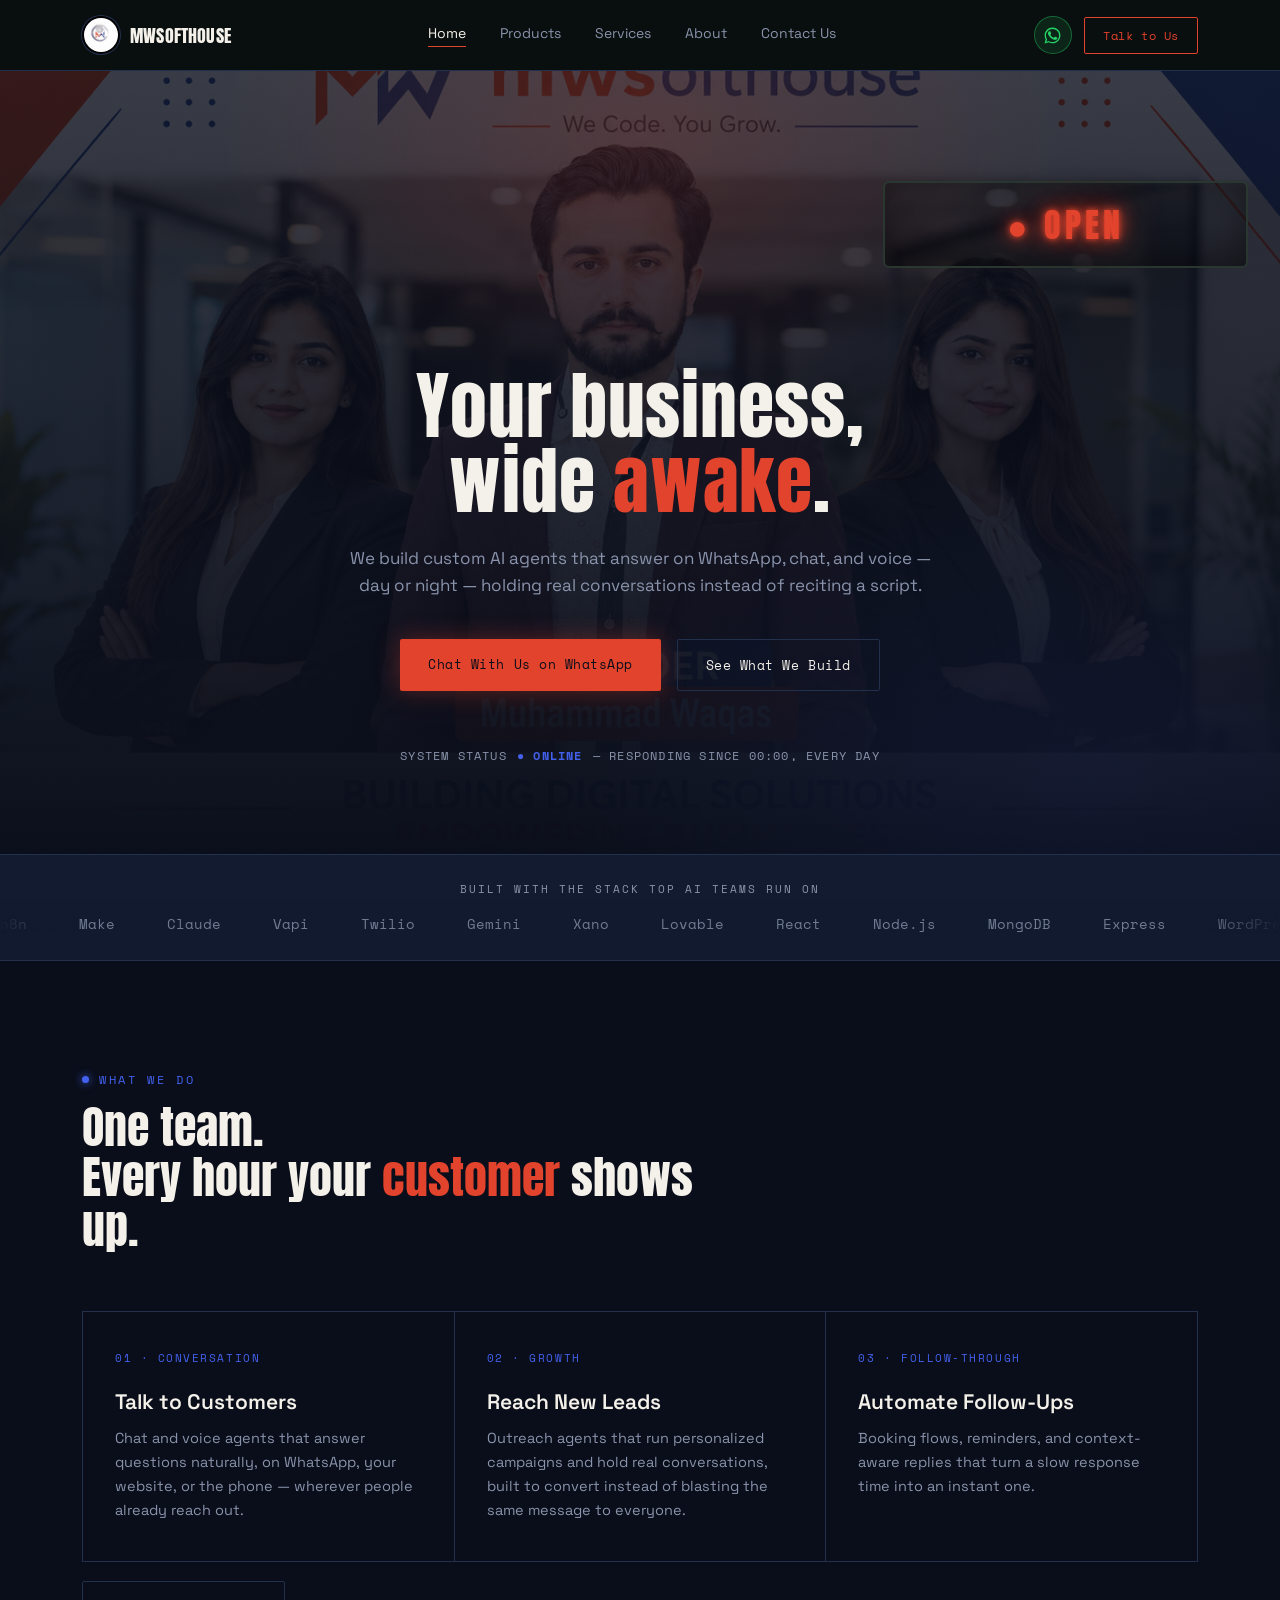
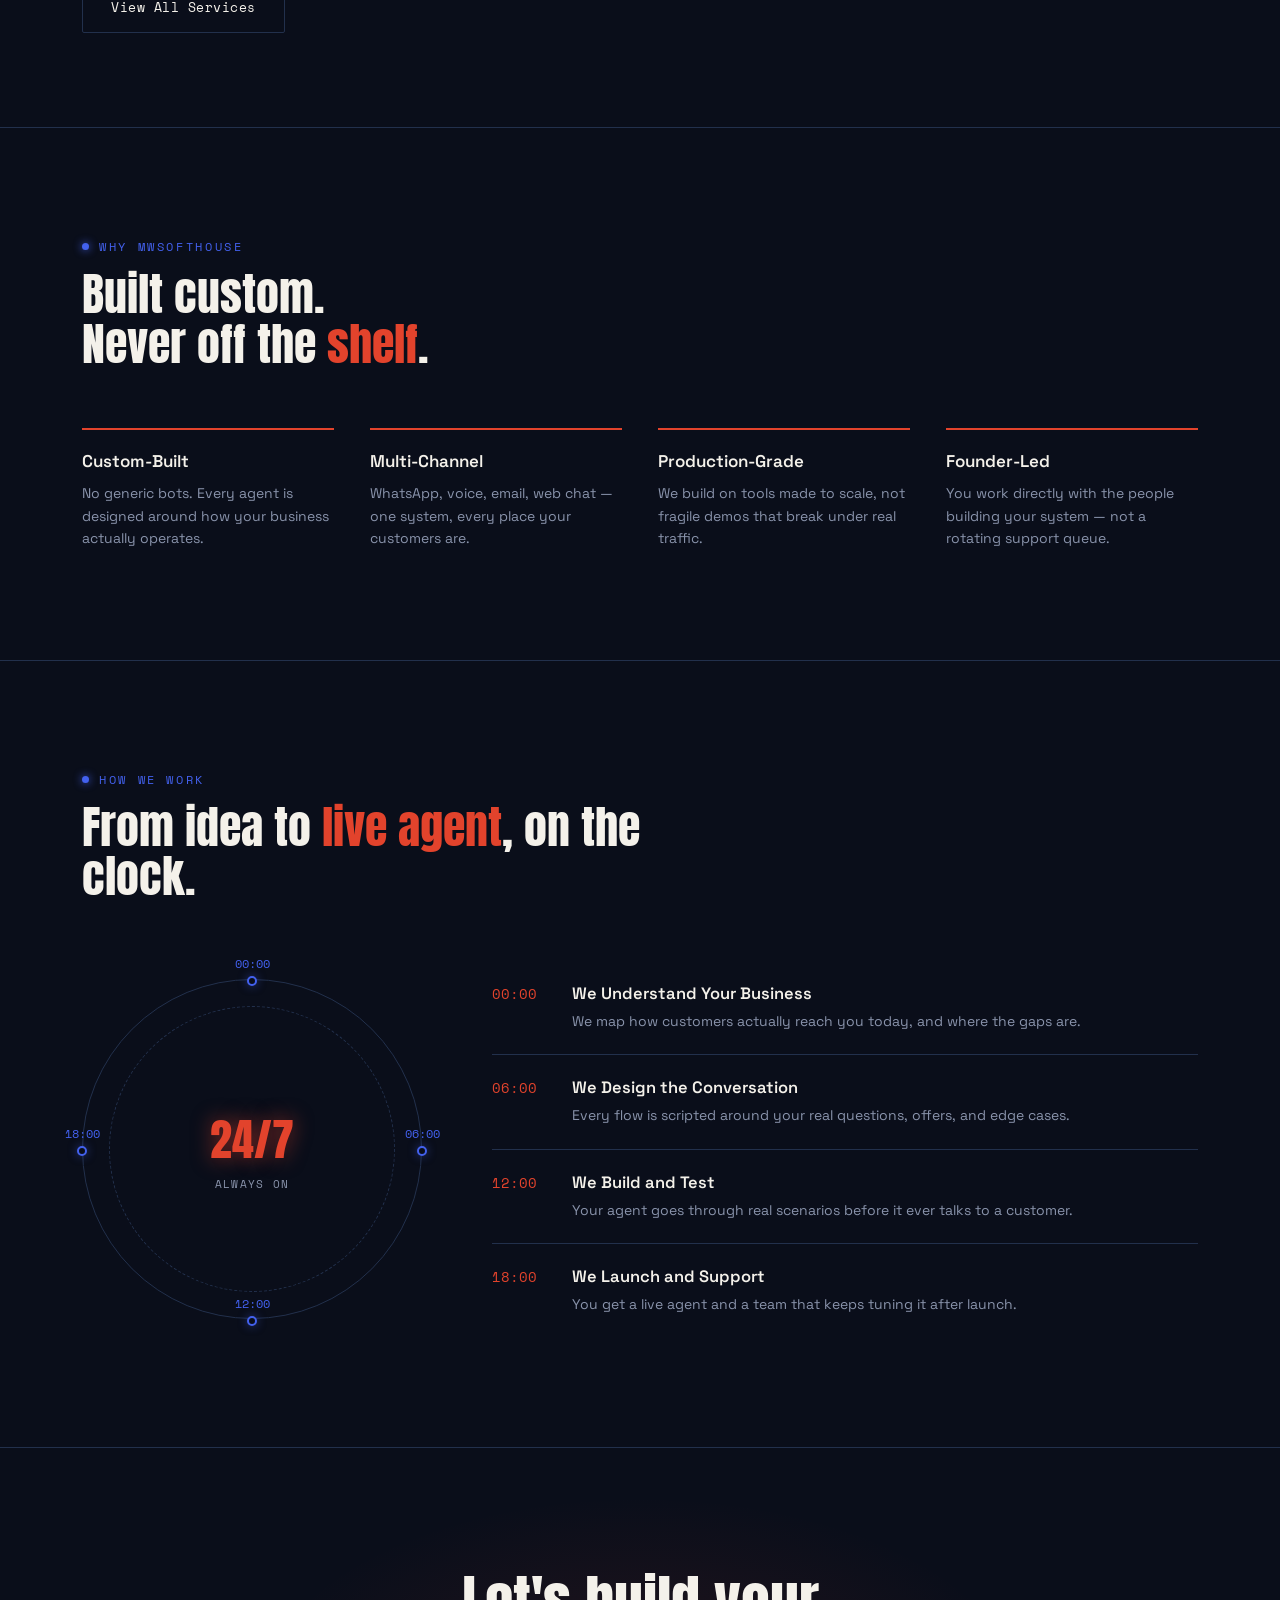
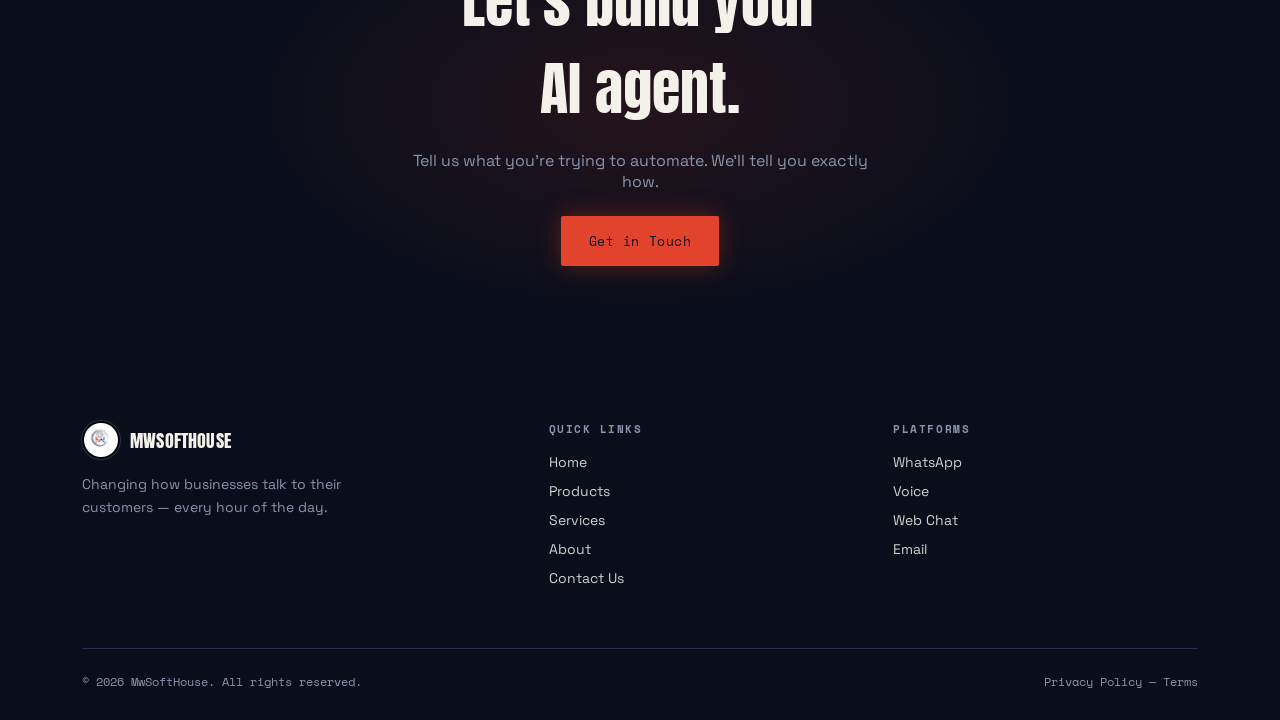
==== index.html @ 5f953e37 "Add files via upload" ====
<!DOCTYPE html>
<html lang="en">
<head>
<meta charset="UTF-8">
<meta name="viewport" content="width=device-width, initial-scale=1.0">
<title>MwSoftHouse | Your Business, Wide Awake</title>
<link rel="preconnect" href="https://fonts.googleapis.com">
<link href="https://fonts.googleapis.com/css2?family=Anton&family=Space+Grotesk:wght@400;500;600;700&family=Space+Mono:wght@400;700&display=swap" rel="stylesheet">
<link rel="icon" href="logo.jpeg" type="image/jpeg">
<link rel="stylesheet" href="styles.css">
</head>
<body>
<div class="grain"></div>

<header>
  <nav>
   <div class="logo"><span class="logo-mark"><a href="index.html"><img src="logo.jpeg" alt="MwSoftHouse logo"></span> MWSOFTHOUSE</a></div>
    <div class="navlinks">
      <a href="index.html" class="active">Home</a>
      <a href="products.html">Products</a>
      <a href="services.html">Services</a>
      <a href="about.html">About</a>
      <a href="contact.html">Contact Us</a>
    </div>
    <div class="nav-actions">
      <a class="nav-whatsapp" href="https://wa.me/923099564438?text=Hey%21%20I%20want%20to%20know%20more%20about%20MwSoftHouse" target="_blank" rel="noopener" aria-label="Chat on WhatsApp">
        <svg viewBox="0 0 24 24"><path fill="#25d366" d="M17.47 14.38c-.29-.15-1.7-.84-1.96-.93-.26-.1-.46-.15-.65.15-.2.29-.75.93-.92 1.12-.17.2-.34.22-.63.08-.29-.15-1.22-.45-2.33-1.44-.86-.77-1.44-1.72-1.61-2.01-.17-.29-.02-.45.13-.6.13-.13.29-.34.44-.51.15-.17.2-.29.29-.48.1-.2.05-.37-.02-.51-.08-.15-.65-1.58-.9-2.16-.24-.57-.48-.5-.65-.5-.17-.01-.37-.01-.56-.01s-.51.08-.78.37c-.26.29-1.02 1-1.02 2.43s1.04 2.82 1.19 3.02c.15.2 2.05 3.13 4.96 4.39.69.3 1.23.48 1.65.61.69.22 1.32.19 1.82.11.55-.08 1.7-.7 1.94-1.37.24-.68.24-1.26.17-1.38-.07-.12-.26-.2-.55-.34z"/><path fill="#25d366" d="M12.01 2.02c-5.5 0-9.96 4.46-9.96 9.96 0 1.76.46 3.42 1.27 4.86L2 22l5.3-1.39a9.9 9.9 0 0 0 4.71 1.2h.01c5.5 0 9.96-4.46 9.96-9.96 0-2.66-1.03-5.16-2.92-7.05a9.9 9.9 0 0 0-7.05-2.78zm0 18.24h-.01a8.24 8.24 0 0 1-4.2-1.15l-.3-.18-3.14.82.84-3.06-.2-.31a8.24 8.24 0 0 1-1.26-4.4c0-4.56 3.71-8.27 8.28-8.27a8.22 8.22 0 0 1 5.85 2.43 8.22 8.22 0 0 1 2.42 5.85c0 4.56-3.71 8.27-8.28 8.27z"/></svg>
      </a>
      <a class="navcta" href="contact.html">Talk to Us</a>
      <button class="nav-toggle" aria-label="Toggle menu" aria-expanded="false">
        <svg class="icon-open" viewBox="0 0 24 24" fill="none" stroke="currentColor" stroke-width="2" stroke-linecap="round"><line x1="3" y1="6" x2="21" y2="6"/><line x1="3" y1="12" x2="21" y2="12"/><line x1="3" y1="18" x2="21" y2="18"/></svg>
        <svg class="icon-close" viewBox="0 0 24 24" fill="none" stroke="currentColor" stroke-width="2" stroke-linecap="round"><line x1="6" y1="6" x2="18" y2="18"/><line x1="18" y1="6" x2="6" y2="18"/></svg>
      </button>
    </div>
  </nav>
  <div class="mobile-nav">
    <a href="index.html" class="active">Home</a>
    <a href="products.html">Products</a>
    <a href="services.html">Services</a>
    <a href="about.html">About</a>
    <a href="contact.html">Contact Us</a>
  </div>
</header>

<section class="hero">
  <div class="sign">
    <div class="sign-frame"><span class="sign-text">● OPEN</span></div>
  </div>
  <h1 class="headline">Your business,<br>wide <span class="accent">awake</span>.</h1>
  <p class="sub">We build custom AI agents that answer on WhatsApp, chat, and voice — day or night — holding real conversations instead of reciting a script.</p>
  <div class="hero-ctas">
    <a class="btn-primary" href="https://wa.me/923099564438?text=Hey%21%20I%20want%20to%20know%20more%20about%20MwSoftHouse" target="_blank" rel="noopener">Chat With Us on WhatsApp</a>
    <a class="btn-ghost" href="#work">See What We Build</a>
  </div>
  <div class="readout">SYSTEM STATUS <b>● ONLINE</b> — RESPONDING SINCE 00:00, EVERY DAY</div>
</section>

<div class="marquee-section">
  <div class="marquee-label">Built with the stack top AI teams run on</div>
  <div class="marquee">
    <div class="marquee-track">
      <span>n8n</span><span>Make</span><span>Claude</span><span>Vapi</span><span>Twilio</span><span>Gemini</span><span>Xano</span><span>Lovable</span><span>React</span><span>Node.js</span><span>MongoDB</span><span>Express</span><span>WordPress</span>
      <span>n8n</span><span>Make</span><span>Claude</span><span>Vapi</span><span>Twilio</span><span>Gemini</span><span>Xano</span><span>Lovable</span><span>React</span><span>Node.js</span><span>MongoDB</span><span>Express</span><span>WordPress</span>
    </div>
  </div>
</div>

<section id="work">
  <div class="wrap">
    <div class="section-head">
      <div class="eyebrow">What We Do</div>
      <h2>One team.<br>Every hour your <span class="accent">customer</span> shows up.</h2>
    </div>
    <div class="cards" id="cards-block">
      <div class="card">
        <span class="tag">01 · CONVERSATION</span>
        <h3>Talk to Customers</h3>
        <p>Chat and voice agents that answer questions naturally, on WhatsApp, your website, or the phone — wherever people already reach out.</p>
      </div>
      <div class="card">
        <span class="tag">02 · GROWTH</span>
        <h3>Reach New Leads</h3>
        <p>Outreach agents that run personalized campaigns and hold real conversations, built to convert instead of blasting the same message to everyone.</p>
      </div>
      <div class="card">
        <span class="tag">03 · FOLLOW-THROUGH</span>
        <h3>Automate Follow-Ups</h3>
        <p>Booking flows, reminders, and context-aware replies that turn a slow response time into an instant one.</p>
      </div>
    </div>
    <div style="margin-top:34px;">
      <a class="btn-ghost" href="services.html">View All Services</a>
    </div>
  </div>
</section>

<section id="why">
  <div class="wrap">
    <div class="section-head">
      <div class="eyebrow">Why MwSoftHouse</div>
      <h2>Built custom.<br>Never off the <span class="accent">shelf</span>.</h2>
    </div>
    <div class="why-grid">
      <div class="why-item">
        <h3>Custom-Built</h3>
        <p>No generic bots. Every agent is designed around how your business actually operates.</p>
      </div>
      <div class="why-item">
        <h3>Multi-Channel</h3>
        <p>WhatsApp, voice, email, web chat — one system, every place your customers are.</p>
      </div>
      <div class="why-item">
        <h3>Production-Grade</h3>
        <p>We build on tools made to scale, not fragile demos that break under real traffic.</p>
      </div>
      <div class="why-item">
        <h3>Founder-Led</h3>
        <p>You work directly with the people building your system — not a rotating support queue.</p>
      </div>
    </div>
  </div>
</section>

<section id="process">
  <div class="wrap">
    <div class="section-head">
      <div class="eyebrow">How We Work</div>
      <h2>From idea to <span class="accent">live agent</span>, on the clock.</h2>
    </div>
    <div class="clock-wrap">
      <div class="clock-face">
        <div class="clock-ring"></div>
        <div class="clock-center">
          <div class="big">24/7</div>
          <div class="small">ALWAYS ON</div>
        </div>
        <div class="clock-point p1"><div class="time">00:00</div><div class="node"></div></div>
        <div class="clock-point p2"><div class="time">06:00</div><div class="node"></div></div>
        <div class="clock-point p3"><div class="time">12:00</div><div class="node"></div></div>
        <div class="clock-point p4"><div class="time">18:00</div><div class="node"></div></div>
      </div>
      <div class="step-list">
        <div class="step">
          <div class="stime">00:00</div>
          <div><h4>We Understand Your Business</h4><p>We map how customers actually reach you today, and where the gaps are.</p></div>
        </div>
        <div class="step">
          <div class="stime">06:00</div>
          <div><h4>We Design the Conversation</h4><p>Every flow is scripted around your real questions, offers, and edge cases.</p></div>
        </div>
        <div class="step">
          <div class="stime">12:00</div>
          <div><h4>We Build and Test</h4><p>Your agent goes through real scenarios before it ever talks to a customer.</p></div>
        </div>
        <div class="step">
          <div class="stime">18:00</div>
          <div><h4>We Launch and Support</h4><p>You get a live agent and a team that keeps tuning it after launch.</p></div>
        </div>
      </div>
    </div>
  </div>
</section>

<section class="cta-section" id="contact">
  <div class="wrap">
    <h2>Let's build your<br>AI agent.</h2>
    <p>Tell us what you're trying to automate. We'll tell you exactly how.</p>
    <a class="btn-primary" href="contact.html">Get in Touch</a>
  </div>
</section>

<footer>
  <div class="wrap">
    <div class="foot-grid">
      <div class="foot-brand">
        <div class="logo"><span class="logo-mark"><img src="logo.jpeg" alt="MwSoftHouse logo"></span> MWSOFTHOUSE</div>
        <p>Changing how businesses talk to their customers — every hour of the day.</p>
      </div>
      <div class="foot-col">
        <h5>Quick Links</h5>
        <a href="index.html">Home</a>
        <a href="products.html">Products</a>
        <a href="services.html">Services</a>
        <a href="about.html">About</a>
        <a href="contact.html">Contact Us</a>
      </div>
      <div class="foot-col">
        <h5>Platforms</h5>
        <a href="https://wa.me/923099564438?text=Hey%21%20I%20want%20to%20know%20more%20about%20MwSoftHouse" target="_blank" rel="noopener" aria-label="Chat on WhatsApp">WhatsApp</a>
          <a href="tel:+923099564438" target="_blank" rel="noopener" aria-label="Call us">Voice</a>
          <a href="https://webwithwaqas.github.io/mwsofthouse/" target="_blank" rel="noopener" aria-label="Chat on Web">Web Chat</a>
          <a href="mailto:mwsofthouse@gmail.com" aria-label="Send us an email">Email</a>
      </div>
    </div>
    <div class="foot-bottom">
      <span>© 2026 MwSoftHouse. All rights reserved.</span>
      <span>Privacy Policy — Terms</span>
    </div>
  </div>
</footer>

<script src="script.js" defer></script>
</body>
</html>
---- styles.css ----
:root{
    --ink:#0a0e1a;
    --panel:#111a2e;
    --panel-line:#22304c;
    --text:#f4f1ea;
    --muted:#8993ab;
    --neon:#e2432c;
    --neon-rgb:226,67,44;
    --neon-dim:rgba(226,67,44,.55);
    --teal:#4361ee;
    --teal-rgb:67,97,238;
    --teal-dim:rgba(67,97,238,.4);
  }
  *{box-sizing:border-box; margin:0; padding:0;}
  *{ transition:background-color .3s ease, border-color .3s ease, color .3s ease; }
  html{scroll-behavior:smooth;}
  body{
    background:var(--ink);
    color:var(--text);
    font-family:'Space Grotesk', sans-serif;
    overflow-x:hidden;
  }
  a{color:inherit; text-decoration:none;}
  .wrap{max-width:1180px; margin:0 auto; padding:0 32px;}
  @media(max-width:600px){ .wrap{ padding:0 20px; } }
  .eyebrow{
    font-family:'Space Mono', monospace;
    font-size:12px;
    letter-spacing:.22em;
    text-transform:uppercase;
    color:var(--teal);
    display:flex;
    align-items:center;
    gap:10px;
  }
  .eyebrow::before{
    content:"";
    width:7px; height:7px; border-radius:50%;
    background:var(--teal);
    box-shadow:0 0 8px var(--teal);
  }

  /* ---------- background texture ---------- */
  .grain{
    position:fixed; inset:0; pointer-events:none; z-index:1; opacity:.05; mix-blend-mode:overlay;
    background-image:url("data:image/svg+xml,%3Csvg xmlns='http://www.w3.org/2000/svg' width='120' height='120'%3E%3Cfilter id='n'%3E%3CfeTurbulence type='fractalNoise' baseFrequency='0.9' numOctaves='2' stitchTiles='stitch'/%3E%3C/filter%3E%3Crect width='100%25' height='100%25' filter='url(%23n)'/%3E%3C/svg%3E");
  }

  /* ---------- nav ---------- */
  header{
    position:sticky; top:0; z-index:50;
    background:rgba(10,15,13,.86);
    backdrop-filter:blur(10px);
    border-bottom:1px solid var(--panel-line);
  }
  nav{
    display:flex; align-items:center; justify-content:space-between;
    padding:16px 32px; max-width:1180px; margin:0 auto;
    gap:16px;
  }
  @media(max-width:600px){
    nav{ padding:14px 20px; }
  }
  .logo{
    display:flex; align-items:center; gap:10px;
    font-family:'Anton', sans-serif; font-size:18px; letter-spacing:.01em;
    white-space:nowrap;
  }
  .logo-mark{
    width:38px; height:38px; flex:0 0 auto;
    background:#000; border-radius:50%;
    display:flex; align-items:center; justify-content:center;
    overflow:hidden; padding:2px;
    box-shadow:0 0 0 1px var(--panel-line);
  }
  .logo-mark img{ width:100%; height:100%; object-fit:cover; border-radius:50%; display:block; }
  .logo .dot{
    width:9px; height:9px; border-radius:50%;
    background:var(--neon);
    box-shadow:0 0 10px var(--neon), 0 0 22px var(--neon-dim);
    animation:flicker 3.2s infinite;
  }
  .navlinks{display:flex; gap:34px; font-size:14px; color:var(--muted);}
  .navlinks a:hover{color:var(--text);}
  .navcta{
    font-family:'Space Mono', monospace; font-size:12px; letter-spacing:.05em;
    border:1px solid var(--neon); color:var(--neon);
    padding:9px 18px; border-radius:2px;
    transition:.2s;
    white-space:nowrap;
  }
  .navcta:hover{background:var(--neon); color:var(--ink);}

  .nav-toggle{
    display:none; align-items:center; justify-content:center;
    width:38px; height:38px; flex:0 0 auto;
    background:transparent; border:1px solid var(--panel-line); border-radius:2px;
    cursor:pointer; color:var(--text);
  }
  .nav-toggle svg{ width:18px; height:18px; }
  .nav-toggle .icon-close{ display:none; }
  .nav-toggle.open .icon-open{ display:none; }
  .nav-toggle.open .icon-close{ display:block; }

  .mobile-nav{
    display:none;
    flex-direction:column;
    background:var(--panel);
    border-bottom:1px solid var(--panel-line);
    max-height:0;
    overflow:hidden;
    transition:max-height .25s ease;
  }
  .mobile-nav.open{ max-height:400px; }
  .mobile-nav a{
    padding:16px 32px;
    font-size:15px; color:var(--muted);
    border-top:1px solid var(--panel-line);
  }
  .mobile-nav a:first-child{ border-top:none; }
  .mobile-nav a.active{ color:var(--neon); }
  .mobile-nav a:hover{ color:var(--text); }

  @media(max-width:860px){
    .navlinks{ display:none; }
    .nav-toggle{ display:flex; }
    .mobile-nav{ display:flex; }
    .navcta{ display:none; }

  }
  @media(max-width:420px){
    .nav-whatsapp{ width:34px; height:34px; }
    .nav-whatsapp svg{ width:17px; height:17px; }
  }

  /* ---------- hero ---------- */
  .hero{
    position:relative;
    padding:clamp(60px, 10vw, 110px) 32px clamp(50px, 8vw, 90px);
    text-align:center;
    overflow:hidden;
    border-bottom:1px solid var(--panel-line);
    min-height:560px;
    display:flex;
    flex-direction:column;
    justify-content:center;
    background-image:
      linear-gradient(180deg, rgba(10,14,26,.80) 0%, rgba(10,14,26,.90) 55%, var(--ink) 100%),
      url('team-photo.jpg');
    background-size:cover;
    background-position:center 25%;
    background-repeat:no-repeat;
  }
  /* laptop */
  @media(max-width:1024px){
    .hero{ background-position:center 22%; }
  }
  /* tablet */
  @media(max-width:820px){
    .hero{ min-height:520px; background-position:center 18%; }
  }
  /* mobile */
  @media(max-width:600px){
    .hero{
      padding:clamp(60px, 10vw, 110px) 20px clamp(50px, 8vw, 90px);
      min-height:460px;
      background-position:center 12%;
    }
  }
  /* small mobile */
  @media(max-width:380px){
    .hero{ min-height:420px; background-position:center 9%; }
  }
  .hero::before{
    content:"";
    position:absolute; inset:0;
    background:
      radial-gradient(ellipse 700px 420px at 50% 8%, rgba(var(--neon-rgb),.16), transparent 60%),
      radial-gradient(ellipse 900px 500px at 85% 90%, rgba(var(--teal-rgb),.08), transparent 60%);
    pointer-events:none;
  }
  .sign{
    position:relative; z-index:2;
    display:inline-block;
    margin-bottom:100px;
    margin-left:70%;
  }
  .sign-frame{
    border:2px solid #2a3730;
    border-radius:6px;
    padding:16px 30px;
    background:linear-gradient(180deg, rgba(255,255,255,.02), rgba(0,0,0,.2));
    box-shadow:inset 0 0 40px rgba(0,0,0,.5);
  }
  .sign-text{
    font-family:'Anton', sans-serif;
    font-size:clamp(22px, 5vw, 34px);
    letter-spacing:.12em;
    color:var(--neon);
    text-shadow:
      0 0 6px var(--neon),
      0 0 18px var(--neon),
      0 0 40px var(--neon-dim);
    animation:flicker 3.2s infinite;
  }
  @keyframes flicker{
    0%,19%,21%,23%,52%,54%,100%{ opacity:1; }
    20%,22%,53%{ opacity:.35; }
  }
  h1.headline{
    position:relative; z-index:2;
    font-family:'Anton', sans-serif;
    font-weight:400;
    font-size:clamp(38px, 6vw, 74px);
    line-height:1.02;
    letter-spacing:.01em;
    max-width:920px;
    margin:0 auto 26px;
  }
  h1.headline .accent{ color:var(--neon); }
  .hero p.sub{
    position:relative; z-index:2;
    max-width:600px; margin:0 auto 40px;
    color:var(--muted); font-size:17px; line-height:1.6;
  }
  .hero-ctas{
    position:relative; z-index:2;
    display:flex; gap:16px; justify-content:center; flex-wrap:wrap;
  }
  .btn-primary{
    font-family:'Space Mono', monospace; font-size:13px; letter-spacing:.04em;
    background:var(--neon); color:var(--ink);
    padding:15px 28px; border-radius:2px;
    box-shadow:0 0 24px rgba(var(--neon-rgb),.35);
    transition:.2s;
  }
  .btn-primary:hover{ transform:translateY(-2px); box-shadow:0 0 34px rgba(var(--neon-rgb),.5); }
  .btn-ghost{
    font-family:'Space Mono', monospace; font-size:13px; letter-spacing:.04em;
    border:1px solid var(--panel-line); color:var(--text);
    padding:15px 28px; border-radius:2px;
    transition:.2s;
  }
  .btn-ghost:hover{ border-color:var(--teal); color:var(--teal); }

  /* clock readout under hero */
  .readout{
    position:relative; z-index:2;
    margin-top:56px;
    font-family:'Space Mono', monospace;
    font-size:12px; color:var(--muted); letter-spacing:.1em;
    display:flex; align-items:center; justify-content:center; gap:10px;
  }
  .readout b{ color:var(--teal); }

  /* ---------- marquee ---------- */
  .marquee-section{
    border-bottom:1px solid var(--panel-line);
    padding:26px 0;
    background:var(--panel);
  }
  .marquee-label{
    text-align:center; font-family:'Space Mono', monospace; font-size:11px;
    letter-spacing:.18em; text-transform:uppercase; color:var(--muted); margin-bottom:16px;
  }
  .marquee{ overflow:hidden; white-space:nowrap; position:relative; }
  .marquee::before, .marquee::after{
    content:""; position:absolute; top:0; bottom:0; width:80px; z-index:2;
  }
  .marquee::before{ left:0; background:linear-gradient(90deg, var(--panel), transparent); }
  .marquee::after{ right:0; background:linear-gradient(270deg, var(--panel), transparent); }
  .marquee-track{
    display:inline-flex; gap:52px;
    animation:scroll 26s linear infinite;
    font-family:'Space Mono', monospace; font-size:14px; color:var(--muted);
  }
  .marquee-track span{ opacity:.8; }
  @keyframes scroll{ from{transform:translateX(0);} to{transform:translateX(-50%);} }

  /* ---------- section shell ---------- */
  section{ padding:clamp(60px, 9vw, 110px) 32px; border-bottom:1px solid var(--panel-line); }
  @media(max-width:600px){ section{ padding:clamp(60px, 9vw, 110px) 20px; } }
  .section-head{ max-width:640px; margin-bottom:clamp(36px, 6vw, 60px); }
  .section-head h2{
    font-family:'Anton', sans-serif; font-weight:400;
    font-size:clamp(28px, 4vw, 46px);
    margin-top:14px; line-height:1.08;
  }
  .section-head h2 .accent{ color:var(--neon); }

  /* ---------- what we do cards ---------- */
  .cards{ display:grid; grid-template-columns:repeat(3, 1fr); gap:1px; background:var(--panel-line); border:1px solid var(--panel-line); }
  .card{ background:var(--ink); padding:clamp(28px, 4vw, 38px) clamp(22px, 4vw, 32px); transition:.25s; }
  .card:hover{ background:var(--panel); }
  .card .tag{
    font-family:'Space Mono', monospace; font-size:11px; color:var(--teal); letter-spacing:.14em;
    margin-bottom:22px; display:block;
  }
  .card h3{ font-size:21px; margin-bottom:12px; font-weight:600; }
  .card p{ color:var(--muted); font-size:14.5px; line-height:1.65; }
  @media(max-width:900px){ .cards{ grid-template-columns:repeat(2, 1fr); } }
  @media(max-width:560px){ .cards{ grid-template-columns:1fr; } }

  /* ---------- why us ---------- */
  .why-grid{ display:grid; grid-template-columns:repeat(4, 1fr); gap:clamp(24px, 4vw, 36px); }
  .why-item{ border-top:2px solid var(--neon); padding-top:20px; }
  .why-item h3{ font-size:17px; margin-bottom:10px; font-weight:600; }
  .why-item p{ color:var(--muted); font-size:14px; line-height:1.6; }
  @media(max-width:900px){ .why-grid{ grid-template-columns:repeat(2, 1fr); } }
  @media(max-width:520px){ .why-grid{ grid-template-columns:1fr; } }

  /* ---------- clock process ---------- */
  .clock-wrap{ display:flex; gap:clamp(30px, 6vw, 70px); align-items:center; flex-wrap:wrap; justify-content:center; }
  .clock-face{ position:relative; width:min(340px, 78vw); height:min(340px, 78vw); flex:0 0 auto; }
  .clock-ring{
    position:absolute; inset:0; border-radius:50%;
    border:1px solid var(--panel-line);
  }
  .clock-ring::before{
    content:""; position:absolute; inset:26px; border-radius:50%;
    border:1px dashed var(--panel-line);
  }
  .clock-center{
    position:absolute; inset:0; display:flex; align-items:center; justify-content:center;
    flex-direction:column; text-align:center;
  }
  .clock-center .big{ font-family:'Anton', sans-serif; font-size:clamp(30px, 6vw, 44px); color:var(--neon); text-shadow:0 0 20px var(--neon-dim); }
  .clock-center .small{ font-family:'Space Mono', monospace; font-size:11px; color:var(--muted); letter-spacing:.12em; margin-top:4px; }
  .clock-point{
    position:absolute; width:min(74px, 20vw); margin-left:calc(min(74px, 20vw) / -2); margin-top:-24px;
    text-align:center;
  }
  .clock-point .time{
    font-family:'Space Mono', monospace; font-size:12px; color:var(--teal); margin-bottom:4px;
  }
  .clock-point .node{
    width:10px; height:10px; border-radius:50%; background:var(--ink); border:2px solid var(--teal);
    margin:0 auto 6px; box-shadow:0 0 10px rgba(var(--teal-rgb),.5);
  }
  .p1{ top:0%; left:50%; }
  .p2{ top:50%; left:100%; }
  .p3{ top:100%; left:50%; }
  .p4{ top:50%; left:0%; }

  .step-list{ flex:1 1 340px; min-width:min(300px, 100%); width:100%; }
  .step{ display:flex; gap:18px; padding:22px 0; border-bottom:1px solid var(--panel-line); }
  .step:last-child{ border-bottom:none; }
  .step .stime{ font-family:'Space Mono', monospace; color:var(--neon); font-size:14px; flex:0 0 62px; }
  .step h4{ font-size:16.5px; margin-bottom:6px; font-weight:600; }
  .step p{ color:var(--muted); font-size:14px; line-height:1.6; }

  /* ---------- final cta ---------- */
  .cta-section{
    text-align:center;
    position:relative;
    border-bottom:none;
  }
  .cta-section::before{
    content:"";
    position:absolute; inset:0;
    background:radial-gradient(ellipse 600px 320px at 50% 50%, rgba(var(--neon-rgb),.12), transparent 65%);
    pointer-events:none;
  }
  .cta-section h2{
    position:relative; z-index:2;
    font-family:'Anton', sans-serif; font-weight:400;
    font-size:clamp(32px,5vw,58px);
    margin-bottom:18px;
  }
  .cta-section p{ position:relative; z-index:2; color:var(--muted); max-width:480px; margin:0 auto 38px; font-size:16px; }
  .cta-section .btn-primary{ position:relative; z-index:2; }

  /* ---------- footer ---------- */
  footer{ padding:60px 32px 30px; }
  @media(max-width:600px){ footer{ padding:50px 20px 24px; } }
  .foot-grid{
    display:grid; grid-template-columns:1.4fr 1fr 1fr; gap:40px; margin-bottom:50px;
  }
  @media(max-width:860px){ .foot-grid{ grid-template-columns:1fr 1fr; } }
  @media(max-width:560px){ .foot-grid{ grid-template-columns:1fr; gap:32px; } }
  .foot-brand .logo{ margin-bottom:14px; }
  .foot-brand p{ color:var(--muted); font-size:14px; max-width:280px; line-height:1.6; }
  .foot-col h5{
    font-family:'Space Mono', monospace; font-size:11px; letter-spacing:.14em; text-transform:uppercase;
    color:var(--muted); margin-bottom:16px;
  }
  .foot-col a{ display:block; color:var(--text); font-size:14px; margin-bottom:11px; opacity:.85; }
  .foot-col a:hover{ opacity:1; color:var(--teal); }
  .foot-bottom{
    display:flex; justify-content:space-between; align-items:center; flex-wrap:wrap; gap:14px;
    border-top:1px solid var(--panel-line); padding-top:24px;
    font-family:'Space Mono', monospace; font-size:12px; color:var(--muted);
  }
  @media (prefers-reduced-motion: reduce){
    *{ animation-duration:.001ms !important; animation-iteration-count:1 !important; }
  }

/* ---------- interior page header ---------- */
.page-hero{
  padding:clamp(50px, 9vw, 80px) 32px clamp(40px, 6vw, 60px);
  border-bottom:1px solid var(--panel-line);
  position:relative;
  text-align:left;
}
@media(max-width:600px){ .page-hero{ padding:clamp(50px, 9vw, 80px) 20px clamp(40px, 6vw, 60px); } }
.page-hero::before{
  content:"";
  position:absolute; inset:0;
  background:radial-gradient(ellipse 600px 300px at 15% 0%, rgba(var(--neon-rgb),.12), transparent 60%);
  pointer-events:none;
}
.page-hero .wrap{ position:relative; z-index:2; }
.page-hero h1{
  font-family:'Anton', sans-serif; font-weight:400;
  font-size:clamp(34px, 5vw, 60px);
  line-height:1.05;
  margin-top:14px;
  max-width:760px;
}
.page-hero h1 .accent{ color:var(--neon); }
.page-hero p.lead{
  color:var(--muted); font-size:17px; max-width:560px; margin-top:20px; line-height:1.6;
}

/* nav active state */
.navlinks a.active{ color:var(--text); border-bottom:1px solid var(--neon); padding-bottom:4px; }

/* ---------- services detail rows ---------- */
.service-row{
  display:grid; grid-template-columns:0.9fr 1.4fr; gap:60px;
  padding:56px 0; border-bottom:1px solid var(--panel-line);
  align-items:start;
}
.service-row:first-child{ padding-top:0; }
.service-row:last-child{ border-bottom:none; }
.service-row .tag{
  font-family:'Space Mono', monospace; font-size:11px; color:var(--teal); letter-spacing:.14em; display:block; margin-bottom:14px;
}
.service-row h3{ font-family:'Anton', sans-serif; font-weight:400; font-size:28px; margin-bottom:6px; }
.service-row .channel{ color:var(--muted); font-family:'Space Mono', monospace; font-size:12px; }
.service-row p{ color:var(--muted); font-size:15px; line-height:1.7; margin-bottom:18px; }
.service-row ul{ list-style:none; }
.service-row li{
  color:var(--text); font-size:14.5px; padding:9px 0 9px 22px; position:relative;
  border-top:1px solid var(--panel-line);
}
.service-row li:first-child{ border-top:none; }
.service-row li::before{
  content:"—"; position:absolute; left:0; color:var(--neon);
}
@media(max-width:820px){ .service-row{ grid-template-columns:1fr; gap:24px; } }

/* ---------- about stats ---------- */
.stat-grid{ display:grid; grid-template-columns:repeat(3,1fr); gap:1px; background:var(--panel-line); border:1px solid var(--panel-line); margin-top:20px; }
.stat{ background:var(--ink); padding:34px 28px; text-align:center; }
.stat .num{ font-family:'Anton', sans-serif; font-size:40px; color:var(--neon); text-shadow:0 0 16px var(--neon-dim); }
.stat .label{ font-family:'Space Mono', monospace; font-size:11px; color:var(--muted); letter-spacing:.1em; margin-top:8px; text-transform:uppercase; }
@media(max-width:700px){ .stat-grid{ grid-template-columns:1fr; } }

.about-copy{ max-width:720px; }
.about-copy p{ color:var(--muted); font-size:16px; line-height:1.75; margin-bottom:20px; }
.about-copy p b{ color:var(--text); font-weight:600; }

/* ---------- contact page ---------- */
.contact-grid{ display:grid; grid-template-columns:1fr 1fr; gap:70px; align-items:start; }
@media(max-width:900px){ .contact-grid{ grid-template-columns:1fr; gap:50px; } }

.contact-channels{ display:flex; flex-direction:column; gap:1px; background:var(--panel-line); border:1px solid var(--panel-line); margin-top:34px; }
.channel-item{ background:var(--ink); padding:22px 24px; display:flex; justify-content:space-between; align-items:center; gap:16px; flex-wrap:wrap; }
.channel-item .ch-label{ font-family:'Space Mono', monospace; font-size:11px; color:var(--teal); letter-spacing:.12em; display:block; margin-bottom:6px; }
.channel-item .ch-value{ font-size:15px; }
.channel-item a.ch-go{ font-family:'Space Mono', monospace; font-size:12px; color:var(--neon); white-space:nowrap; }

.form-field{ margin-bottom:22px; }
.form-field label{
  display:block; font-family:'Space Mono', monospace; font-size:11px; letter-spacing:.1em;
  text-transform:uppercase; color:var(--muted); margin-bottom:10px;
}
.form-field input, .form-field textarea, .form-field select{
  width:100%; background:var(--panel); border:1px solid var(--panel-line); color:var(--text);
  padding:14px 16px; font-family:'Space Grotesk', sans-serif; font-size:15px; border-radius:2px;
  transition:.2s;
}
.form-field input:focus, .form-field textarea:focus, .form-field select:focus{
  outline:none; border-color:var(--neon); box-shadow:0 0 0 3px rgba(var(--neon-rgb),.12);
}
.form-field textarea{ resize:vertical; min-height:130px; }
.form-submit{
  font-family:'Space Mono', monospace; font-size:13px; letter-spacing:.04em;
  background:var(--neon); color:var(--ink); border:none; cursor:pointer;
  padding:15px 30px; border-radius:2px; box-shadow:0 0 24px rgba(var(--neon-rgb),.3); transition:.2s;
}
.form-submit:hover{ transform:translateY(-2px); box-shadow:0 0 34px rgba(var(--neon-rgb),.45); }
.form-note{ font-family:'Space Mono', monospace; font-size:12px; color:var(--muted); margin-top:14px; }

/* ---------- nav whatsapp button ---------- */
.nav-actions{ display:flex; align-items:center; gap:12px; }
.nav-whatsapp{
  display:flex; align-items:center; justify-content:center;
  width:38px; height:38px; border-radius:50%;
  background:rgba(37,211,102,.12);
  border:1px solid rgba(37,211,102,.4);
  transition:.2s;
  flex:0 0 auto;
}
.nav-whatsapp svg{ width:19px; height:19px; display:block; }
.nav-whatsapp:hover{
  background:#25d366;
  border-color:#25d366;
  box-shadow:0 0 16px rgba(37,211,102,.5);
  transform:translateY(-1px);
}
.nav-whatsapp:hover svg path{ fill:var(--ink); }
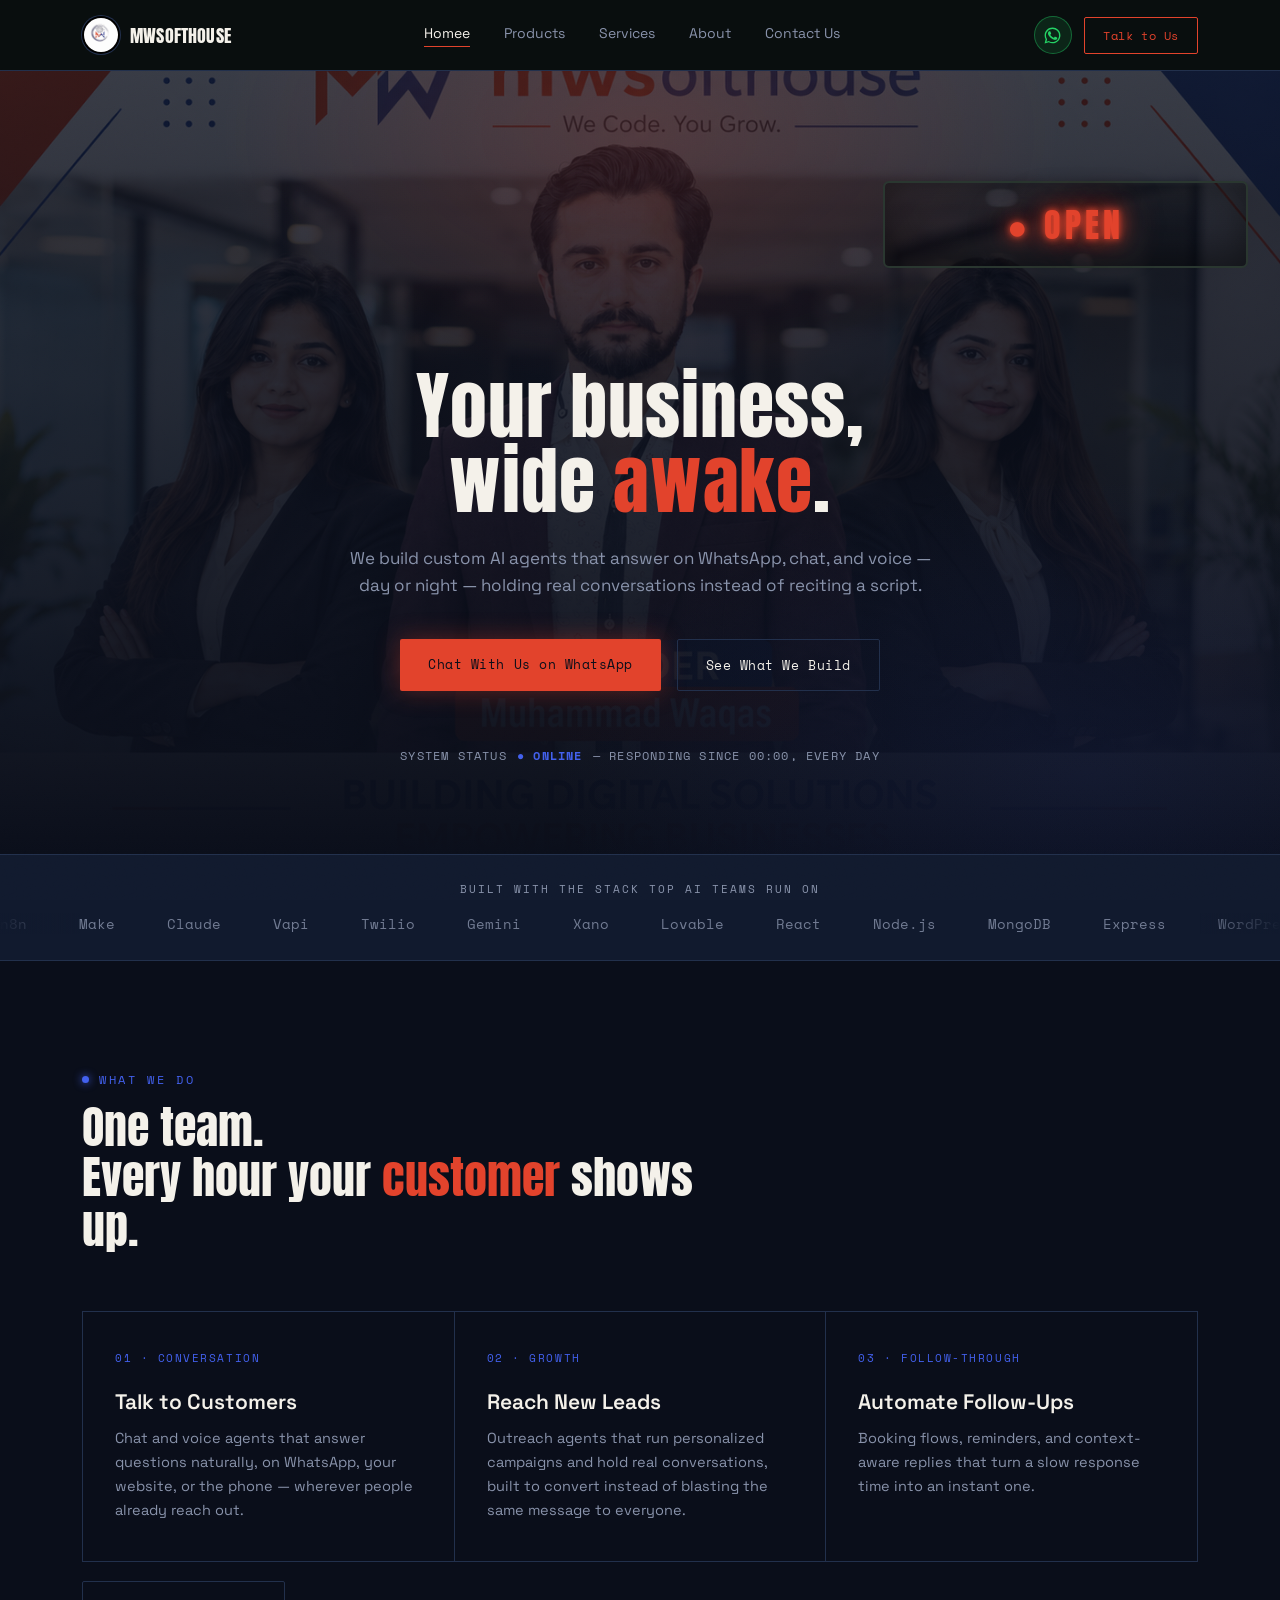
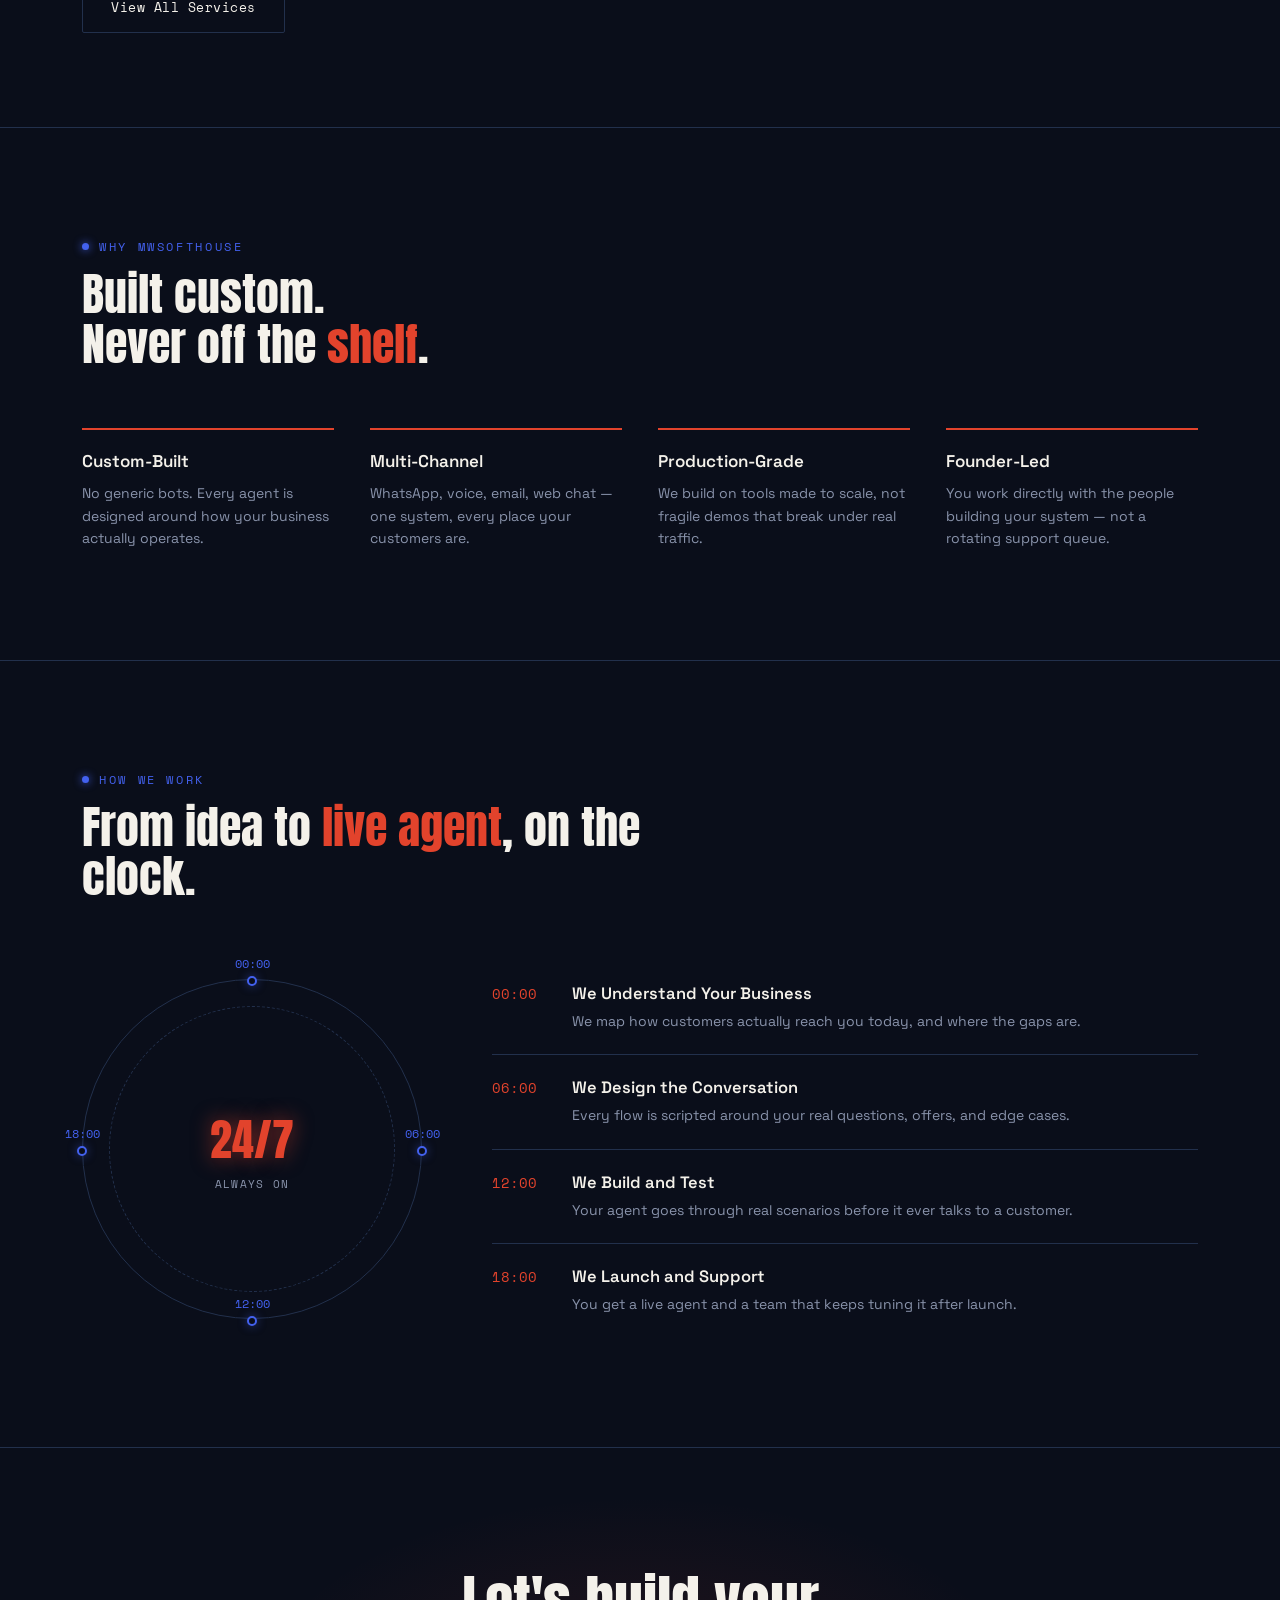
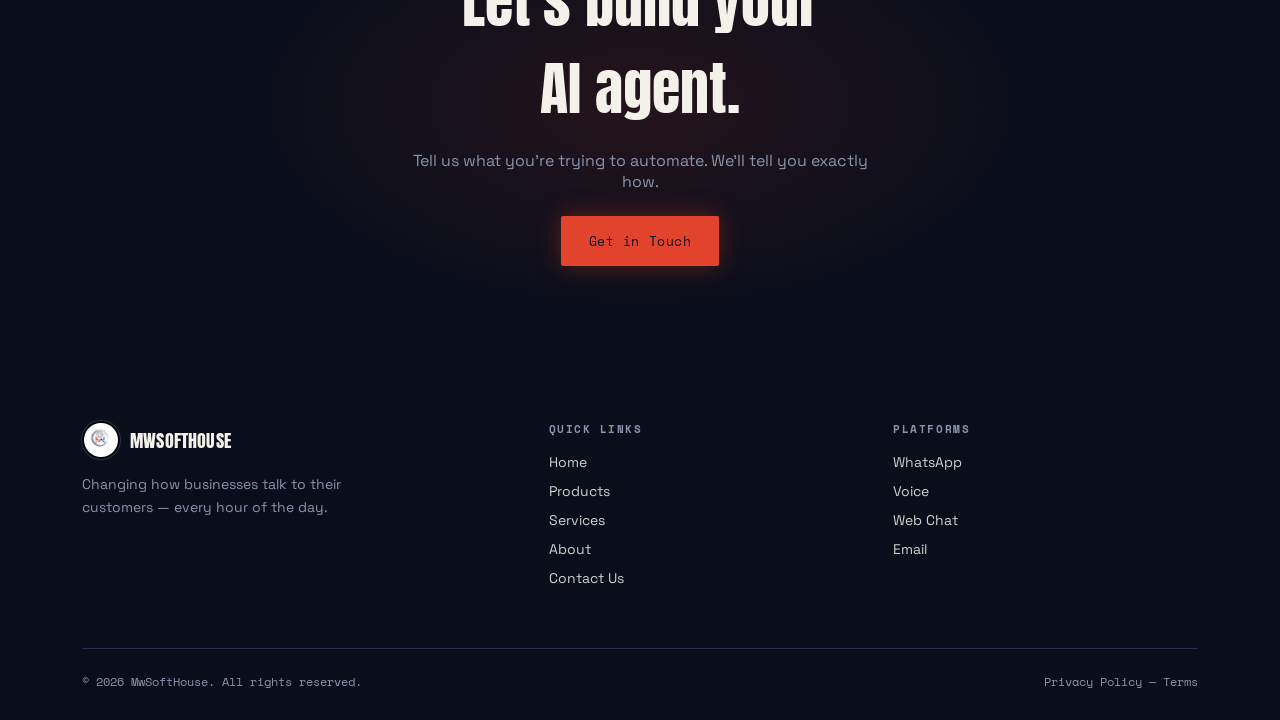
==== commit 37e43fad: "homee" ====
--- a/index.html
+++ b/index.html
@@ -16,7 +16,7 @@
   <nav>
    <div class="logo"><span class="logo-mark"><a href="index.html"><img src="logo.jpeg" alt="MwSoftHouse logo"></span> MWSOFTHOUSE</a></div>
     <div class="navlinks">
-      <a href="index.html" class="active">Home</a>
+      <a href="index.html" class="active">Homee</a>
       <a href="products.html">Products</a>
       <a href="services.html">Services</a>
       <a href="about.html">About</a>
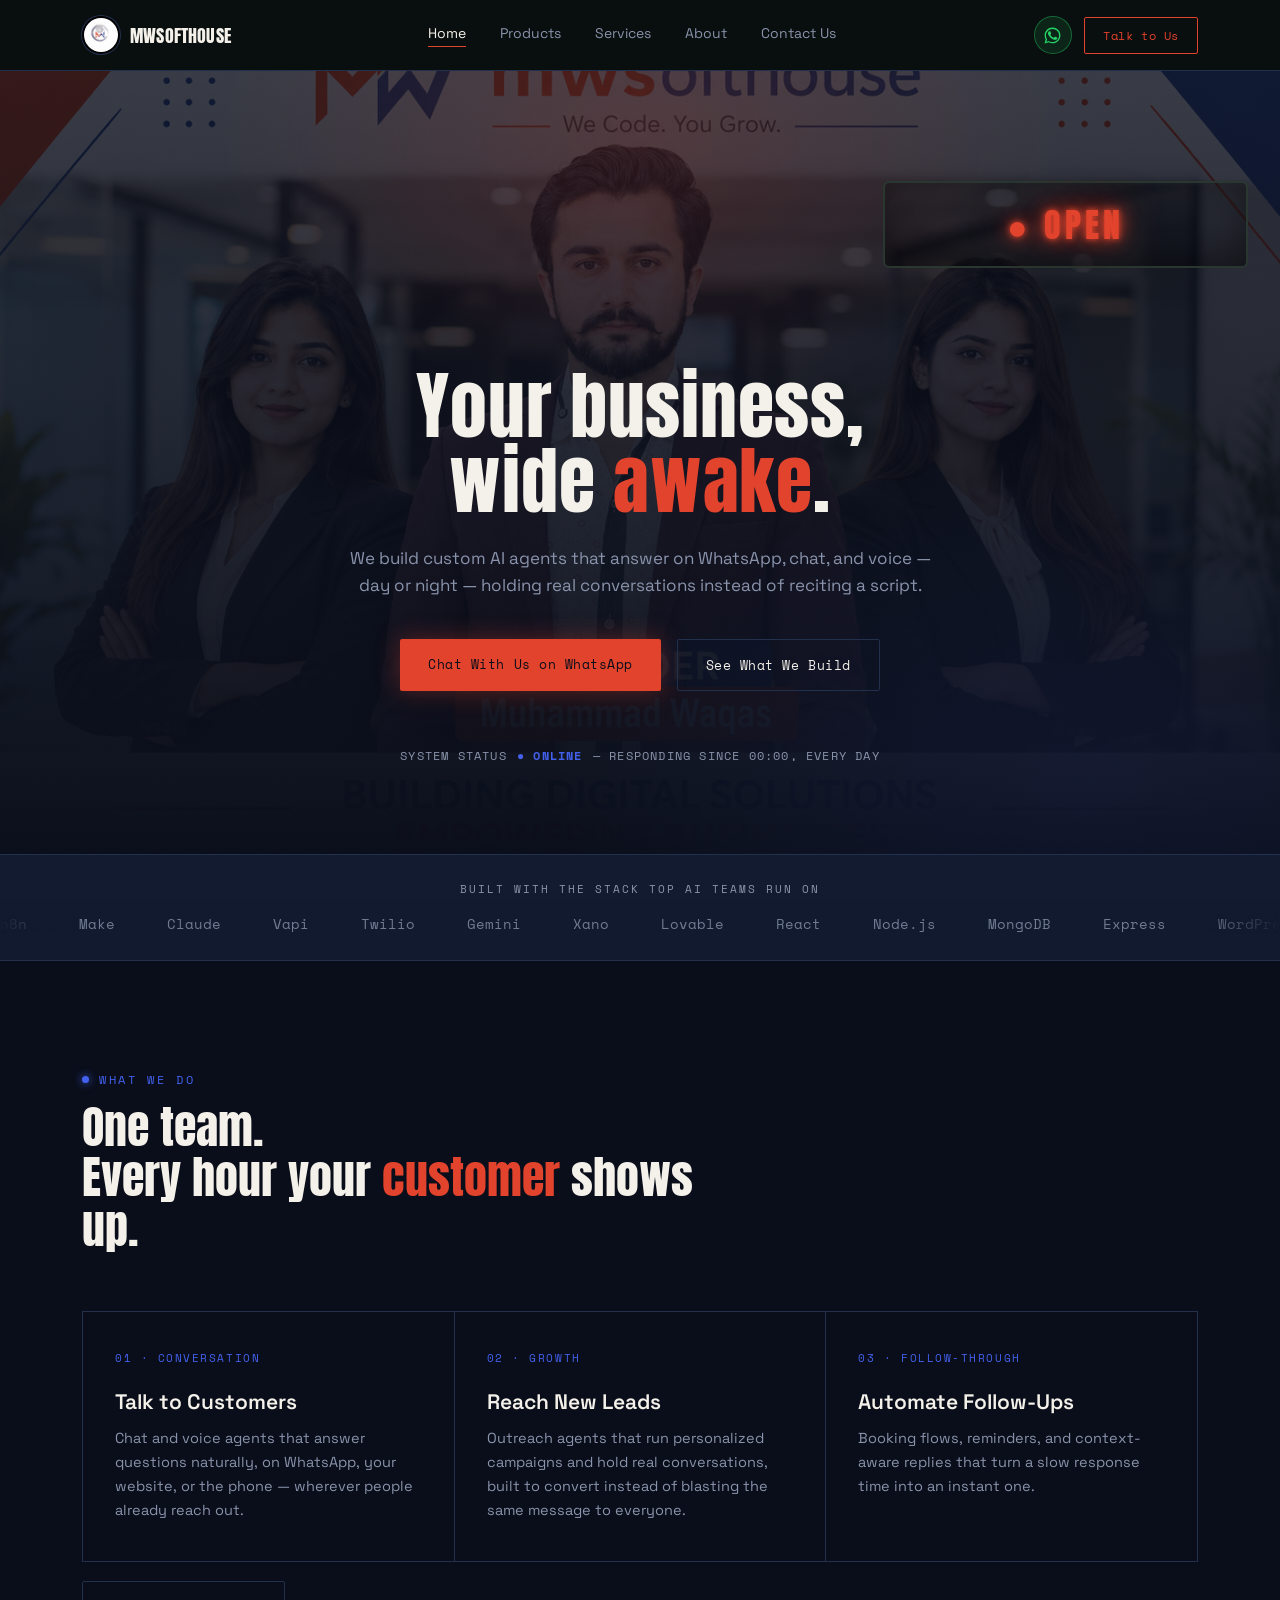
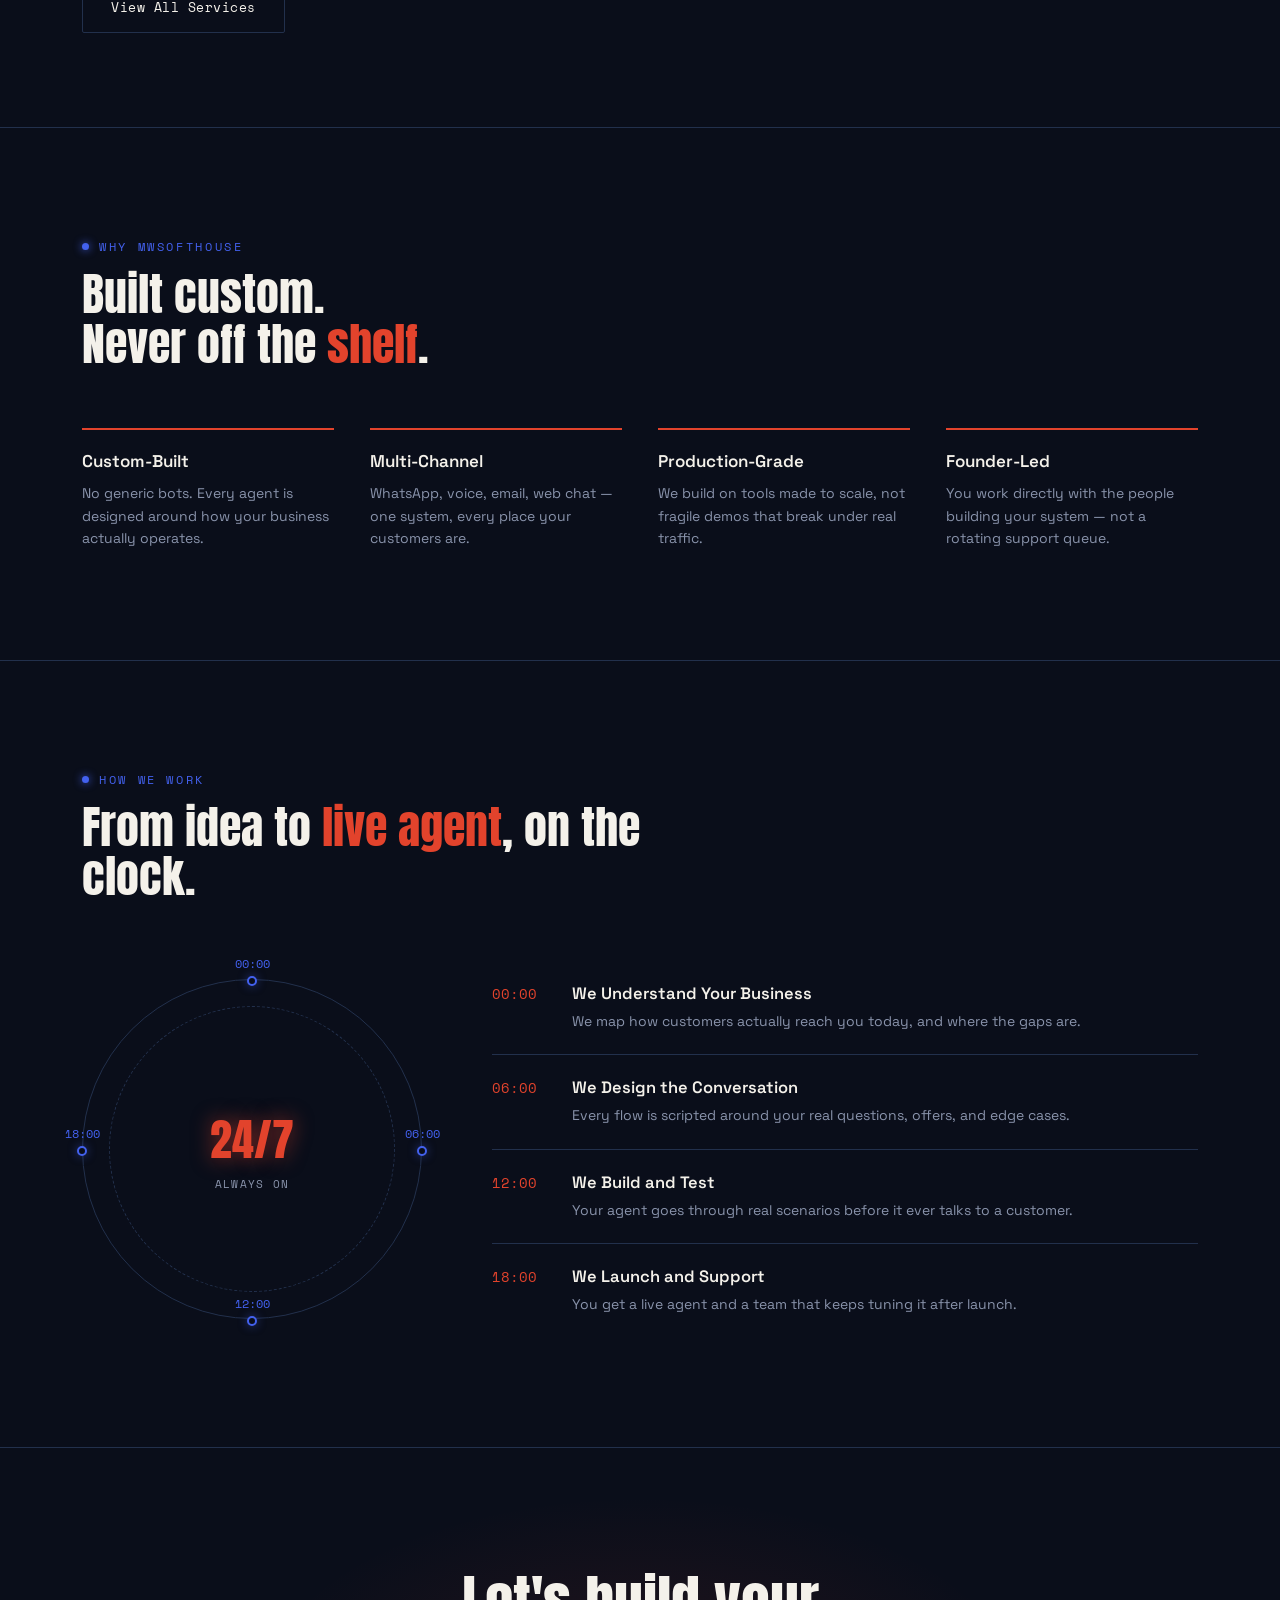
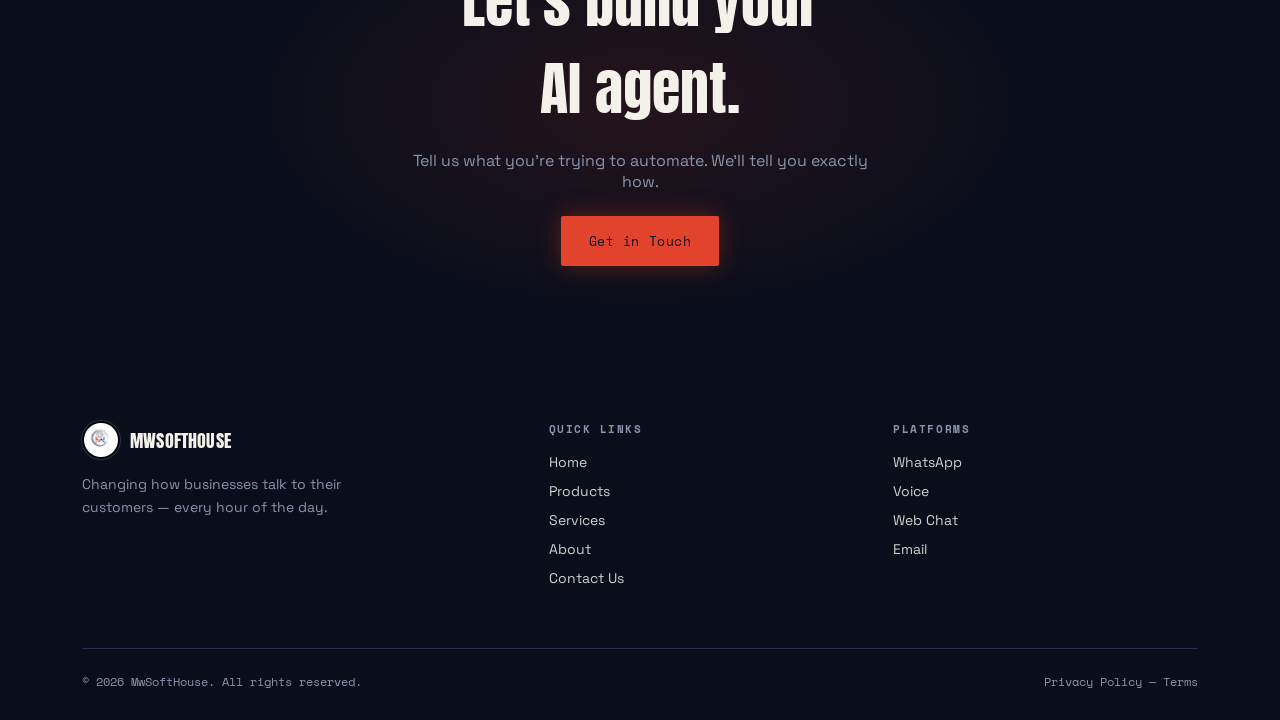
==== commit 62f1b6f1: "Home" ====
--- a/index.html
+++ b/index.html
@@ -16,7 +16,7 @@
   <nav>
    <div class="logo"><span class="logo-mark"><a href="index.html"><img src="logo.jpeg" alt="MwSoftHouse logo"></span> MWSOFTHOUSE</a></div>
     <div class="navlinks">
-      <a href="index.html" class="active">Homee</a>
+      <a href="index.html" class="active">Home</a>
       <a href="products.html">Products</a>
       <a href="services.html">Services</a>
       <a href="about.html">About</a>
